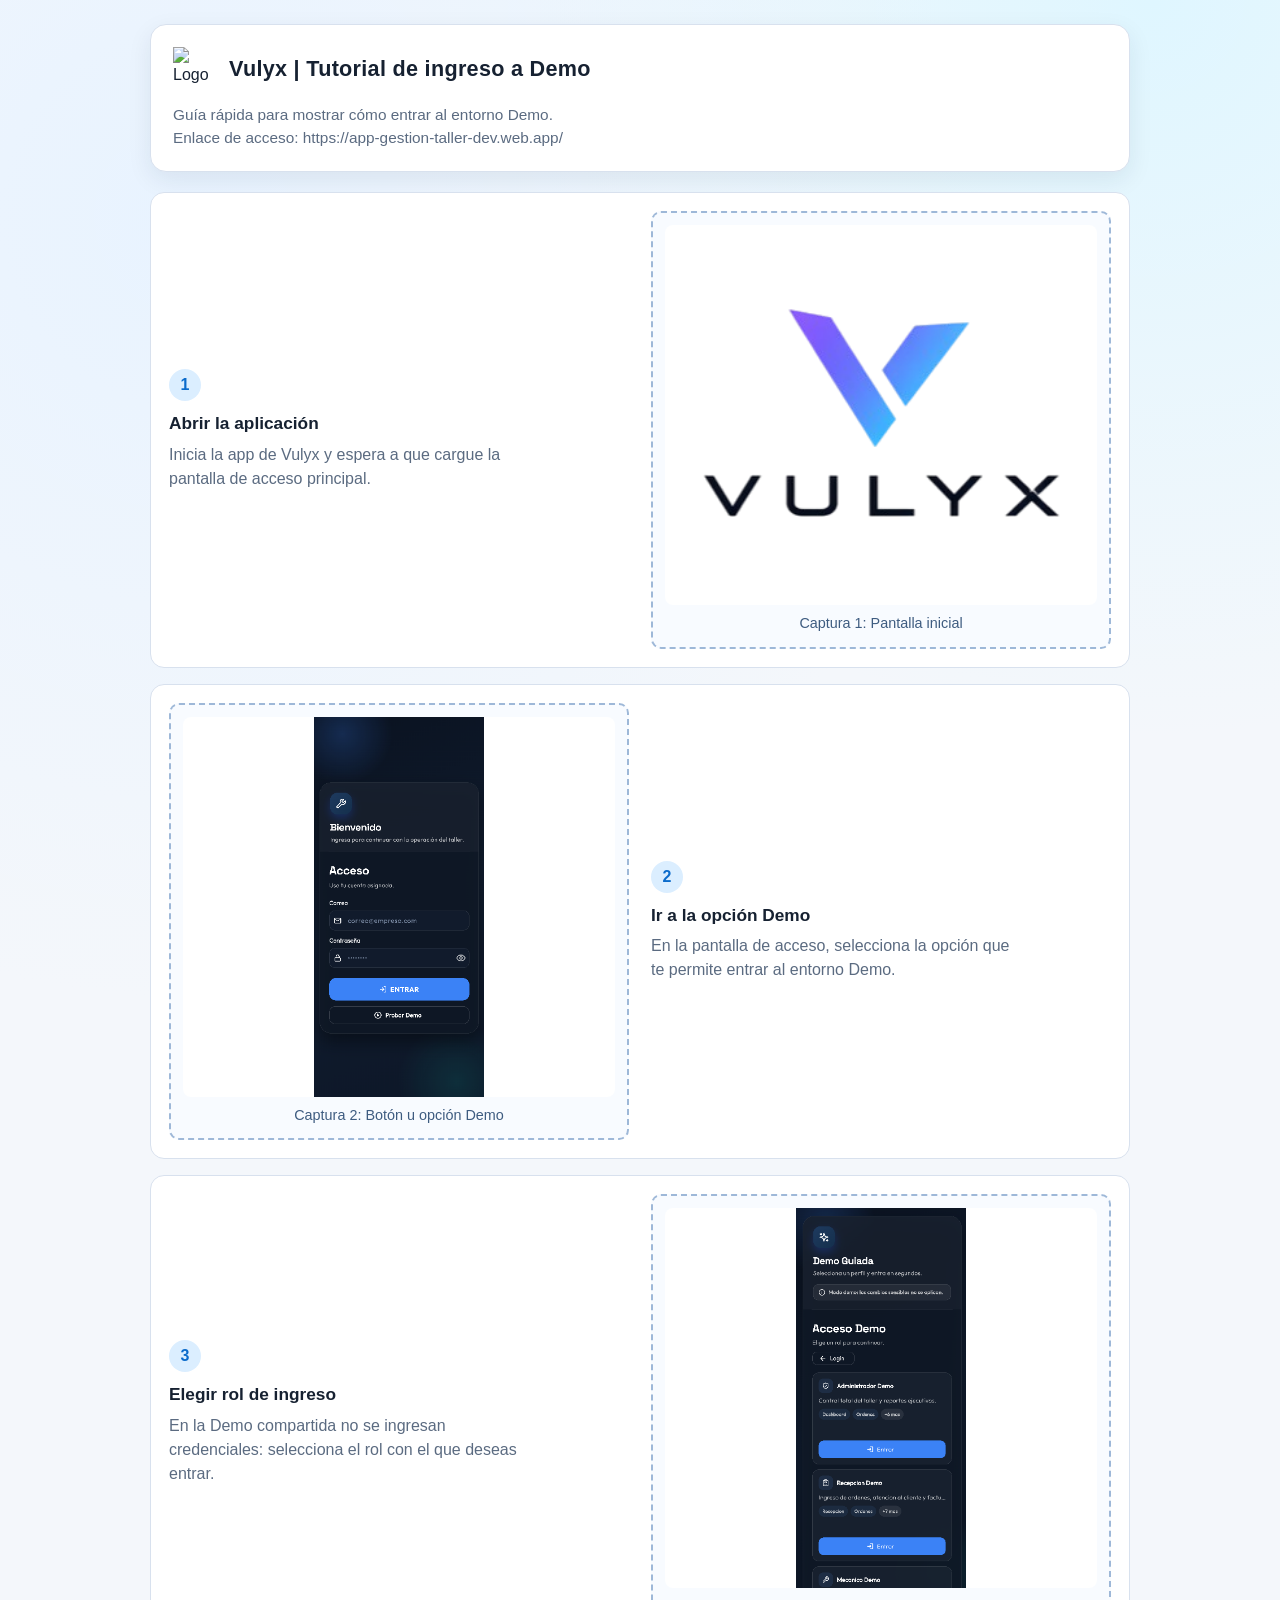
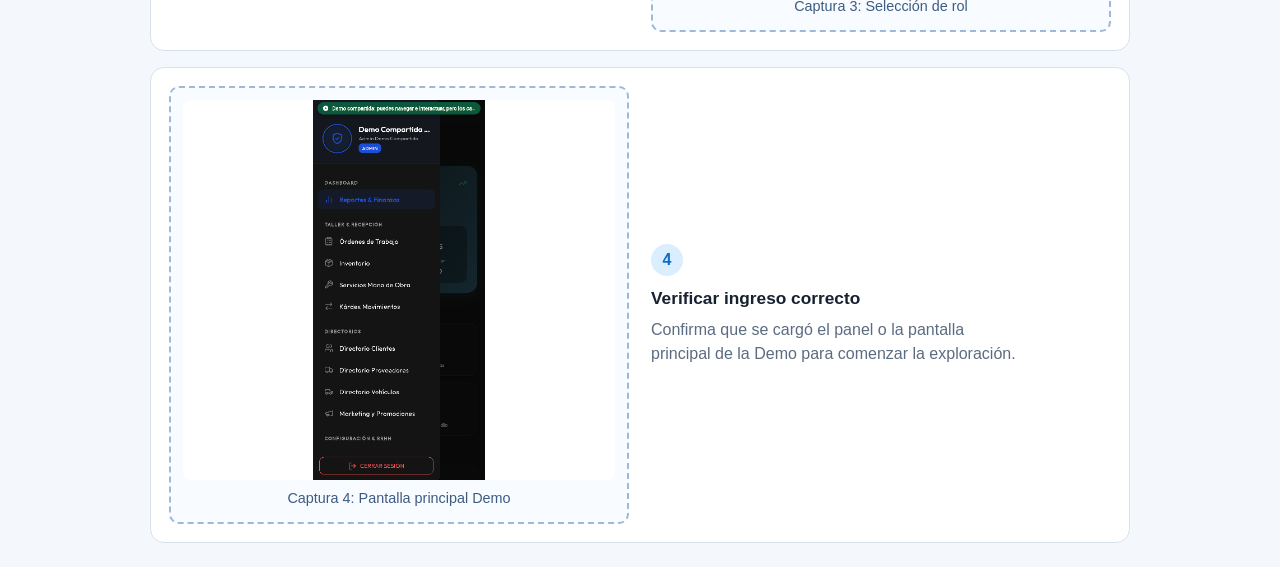
==== demo.html @ 0238f387 "Add files via upload" ====
﻿<!DOCTYPE html>
<html lang="es">
<head>
  <meta charset="UTF-8" />
  <meta name="viewport" content="width=device-width, initial-scale=1.0" />
  <title>Vulyx | Tutorial Demo</title>
  <style>
    :root {
      --bg: #f4f7fb;
      --card: #ffffff;
      --text: #162131;
      --muted: #5b6b81;
      --accent: #0b6bcb;
      --accent-soft: #dbeeff;
      --border: #d8e1ee;
    }

    * {
      box-sizing: border-box;
    }

    body {
      margin: 0;
      font-family: "Segoe UI", "Poppins", sans-serif;
      background:
        radial-gradient(circle at 15% 10%, #e8f3ff 0%, transparent 35%),
        radial-gradient(circle at 90% 0%, #dff6ff 0%, transparent 30%),
        var(--bg);
      color: var(--text);
      line-height: 1.5;
      padding: 24px;
      -webkit-print-color-adjust: exact;
      print-color-adjust: exact;
    }

    .container {
      max-width: 980px;
      margin: 0 auto;
    }

    .header {
      background: var(--card);
      border: 1px solid var(--border);
      border-radius: 16px;
      padding: 22px;
      box-shadow: 0 8px 24px rgba(13, 36, 64, 0.08);
      margin-bottom: 20px;
    }

    .brand {
      display: flex;
      align-items: center;
      gap: 12px;
      margin-bottom: 12px;
    }

    .brand img {
      width: 44px;
      height: 44px;
      object-fit: contain;
    }

    .brand h1 {
      font-size: 1.35rem;
      margin: 0;
      letter-spacing: 0.3px;
    }

    .subtitle {
      margin: 0;
      color: var(--muted);
      font-size: 0.96rem;
    }

    .steps {
      display: grid;
      gap: 16px;
    }

    .step {
      background: var(--card);
      border: 1px solid var(--border);
      border-radius: 14px;
      padding: 18px;
      page-break-inside: avoid;
      break-inside: avoid;
    }

    .step-content {
      display: grid;
      grid-template-columns: 1fr 1fr;
      gap: 22px;
      align-items: center;
    }

    .step.reverse .step-text {
      order: 2;
    }

    .step.reverse .capture-block {
      order: 1;
    }

    .step-number {
      display: inline-flex;
      align-items: center;
      justify-content: center;
      width: 32px;
      height: 32px;
      border-radius: 999px;
      background: var(--accent-soft);
      color: var(--accent);
      font-weight: 700;
      margin-bottom: 10px;
    }

    .step h2 {
      margin: 0 0 6px 0;
      font-size: 1.08rem;
    }

    .step-text p {
      margin: 0;
      color: var(--muted);
      max-width: 42ch;
    }

    .capture-block {
      border: 2px dashed #9eb8d8;
      border-radius: 10px;
      background: #f8fbff;
      padding: 12px;
      display: flex;
      flex-direction: column;
      align-items: center;
    }

    .capture-block img {
      display: block;
      width: 100%;
      max-width: 680px;
      max-height: 380px;
      min-height: 220px;
      height: auto;
      object-fit: contain;
      border-radius: 8px;
      background: #ffffff;
    }

    .capture-note {
      margin: 8px 0 0 0;
      color: #3e5c80;
      font-size: 0.9rem;
    }

    .footer-note {
      margin-top: 16px;
      padding: 14px;
      border-radius: 10px;
      background: #eef6ff;
      border: 1px solid #d2e7ff;
      color: #2e5078;
      font-size: 0.9rem;
    }

    @media (max-width: 760px) {
      body {
        padding: 14px;
      }

      .header,
      .step {
        padding: 14px;
      }

      .step-content {
        grid-template-columns: 1fr;
        gap: 14px;
      }

      .step.reverse .step-text,
      .step.reverse .capture-block {
        order: 0;
      }

      .capture-block img {
        max-height: 260px;
        min-height: 150px;
      }
    }

    @page {
      size: A4;
      margin: 14mm;
    }

    @media print {
      body {
        padding: 0;
        background: #ffffff;
      }

      .container {
        max-width: none;
      }

      .header {
        box-shadow: none;
      }
    }
  </style>
</head>
<body>
  <div class="container">
    <header class="header">
      <div class="brand">
        <img src="../assets/images/app_logo.png" alt="Logo Vulyx" />
        <h1>Vulyx | Tutorial de ingreso a Demo</h1>
      </div>
      <p class="subtitle">
        Guía rápida para mostrar cómo entrar al entorno Demo.
      </p>
      <p class="subtitle">
              Enlace de acceso: https://app-gestion-taller-dev.web.app/
      </p>
    </header>

    <section class="steps">
      <article class="step">
        <div class="step-content">
          <div class="step-text">
            <span class="step-number">1</span>
            <h2>Abrir la aplicación</h2>
            <p>
              Inicia la app de Vulyx y espera a que cargue la pantalla de acceso principal.
            </p>
            
          </div>
          <div class="capture-block">
            <img src="assets\demo\app_logo.png" alt="Captura 1 - Pantalla inicial" />
            <p class="capture-note">Captura 1: Pantalla inicial</p>
          </div>
        </div>
      </article>

      <article class="step reverse">
        <div class="step-content">
          <div class="step-text">
            <span class="step-number">2</span>
            <h2>Ir a la opción Demo</h2>
            <p>
              En la pantalla de acceso, selecciona la opción que te permite entrar al entorno Demo.
            </p>
          </div>
          <div class="capture-block">
            <img src="assets\demo\Login_Demo.png" alt="Captura 2 - Botón u opción Demo" />
            <p class="capture-note">Captura 2: Botón u opción Demo</p>
          </div>
        </div>
      </article>

      <article class="step">
        <div class="step-content">
          <div class="step-text">
            <span class="step-number">3</span>
            <h2>Elegir rol de ingreso</h2>
            <p>
              En la Demo compartida no se ingresan credenciales: selecciona el rol con el que deseas entrar.
            </p>
          </div>
          <div class="capture-block">
            <img src="assets\demo\Roles_Demo.png" alt="Captura 3 - Selección de rol" />
            <p class="capture-note">Captura 3: Selección de rol</p>
          </div>
        </div>
      </article>

      <article class="step reverse">
        <div class="step-content">
          <div class="step-text">
            <span class="step-number">4</span>
            <h2>Verificar ingreso correcto</h2>
            <p>
              Confirma que se cargó el panel o la pantalla principal de la Demo para comenzar la exploración.
            </p>
          </div>
          <div class="capture-block">
            <img src="assets\demo\Drawer_Demo.png" alt="Captura 4 - Pantalla principal Demo" />
            <p class="capture-note">Captura 4: Pantalla principal Demo</p>
          </div>
        </div>
      </article>
    </section>

    
  </div>
</body>
</html>
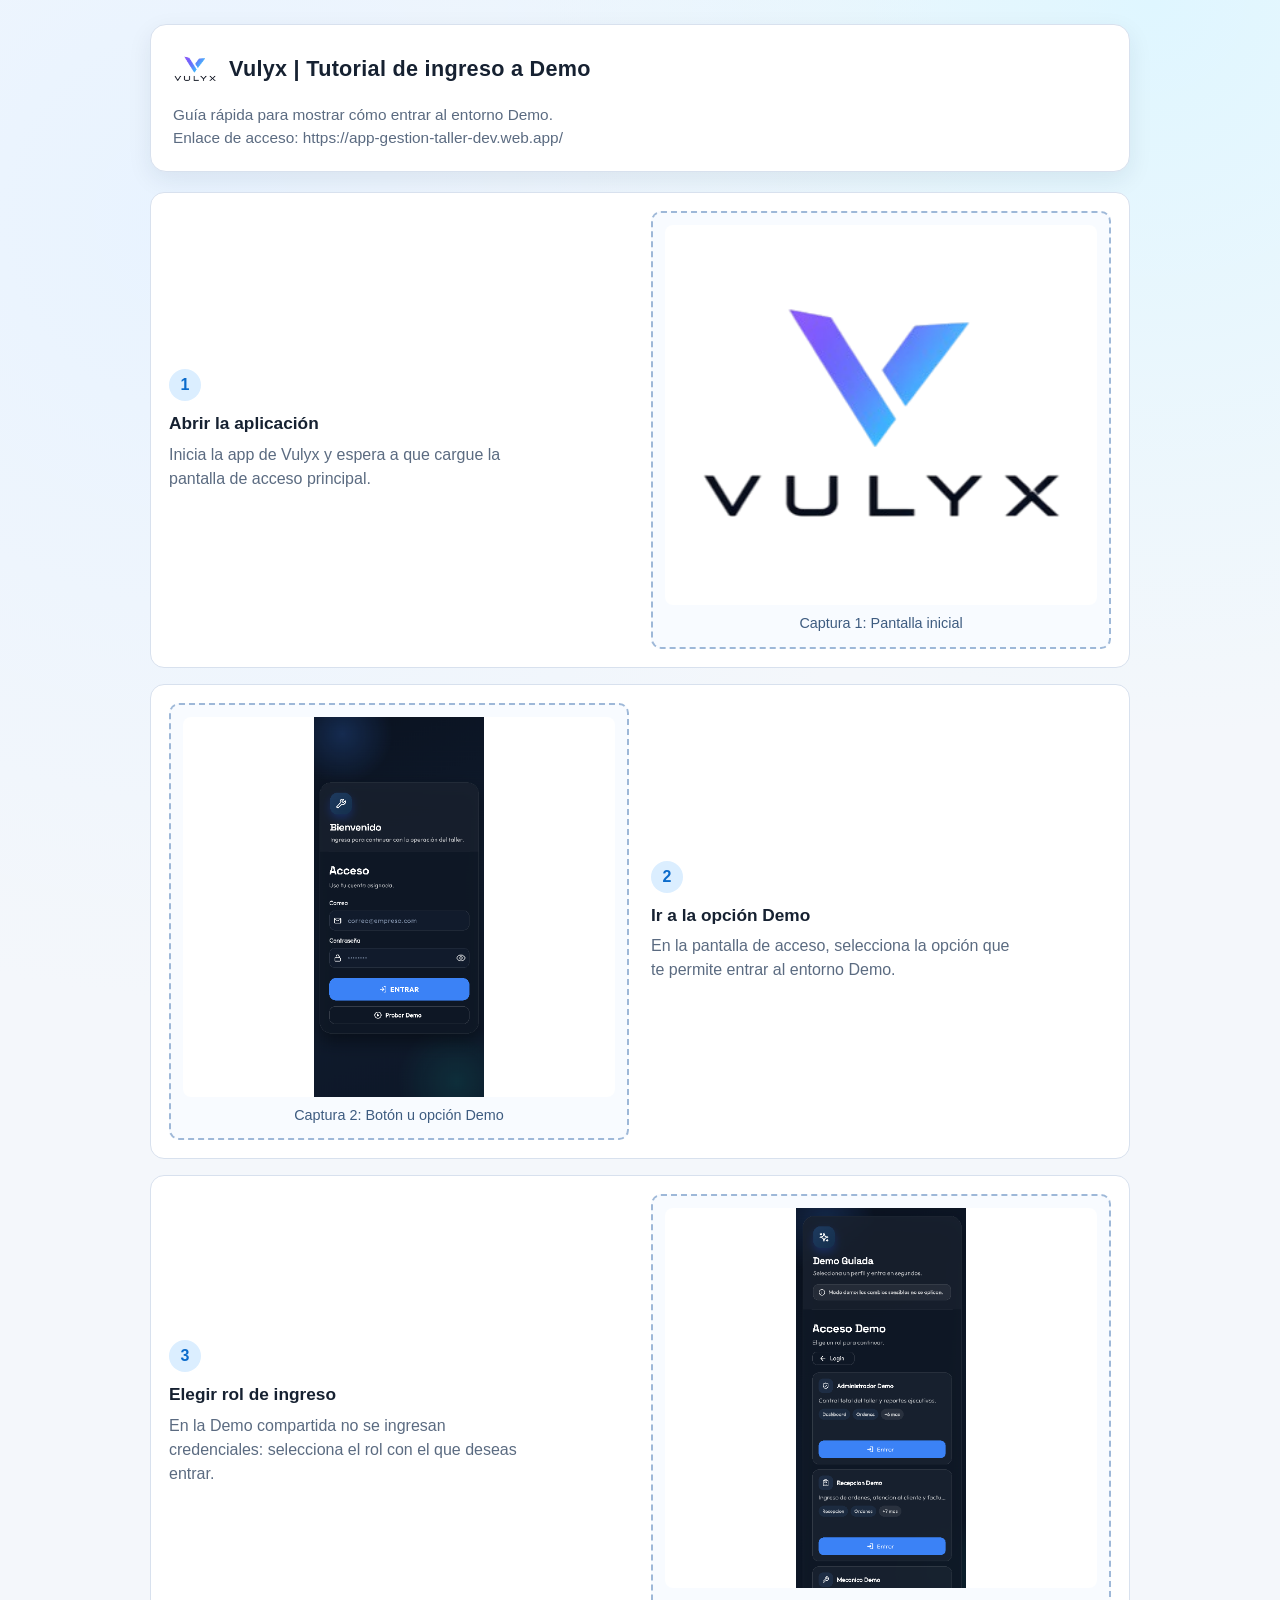
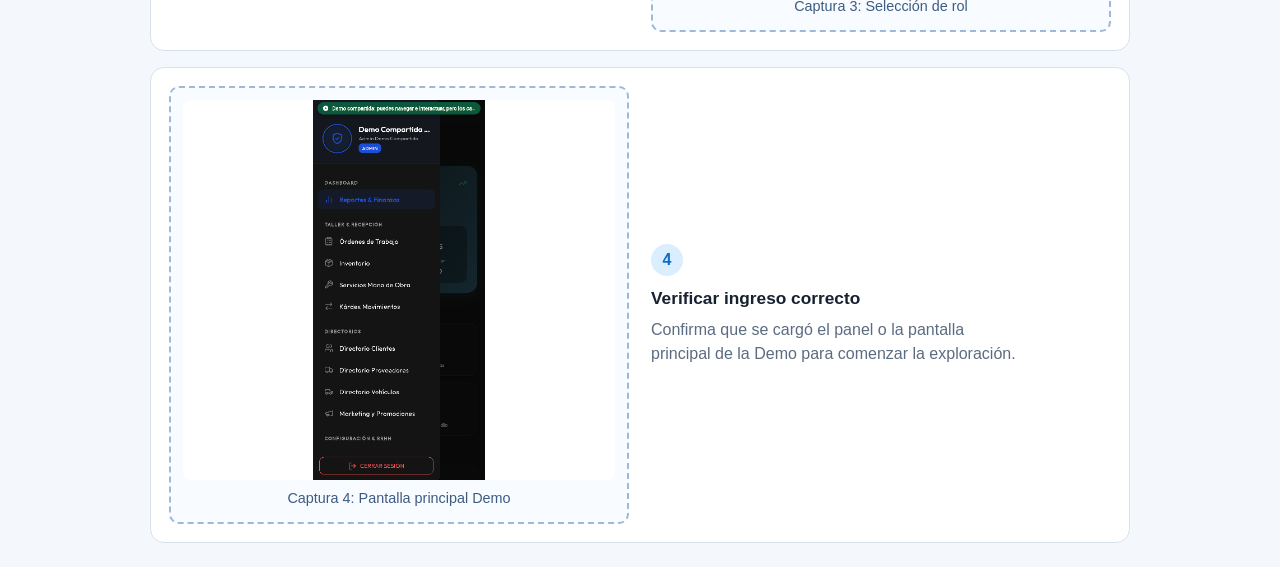
==== commit 98df7175: "Add files via upload" ====
--- a/demo.html
+++ b/demo.html
@@ -214,7 +214,7 @@
   <div class="container">
     <header class="header">
       <div class="brand">
-        <img src="../assets/images/app_logo.png" alt="Logo Vulyx" />
+        <img src="assets\demo\app_logo.png" alt="Logo Vulyx" />
         <h1>Vulyx | Tutorial de ingreso a Demo</h1>
       </div>
       <p class="subtitle">
